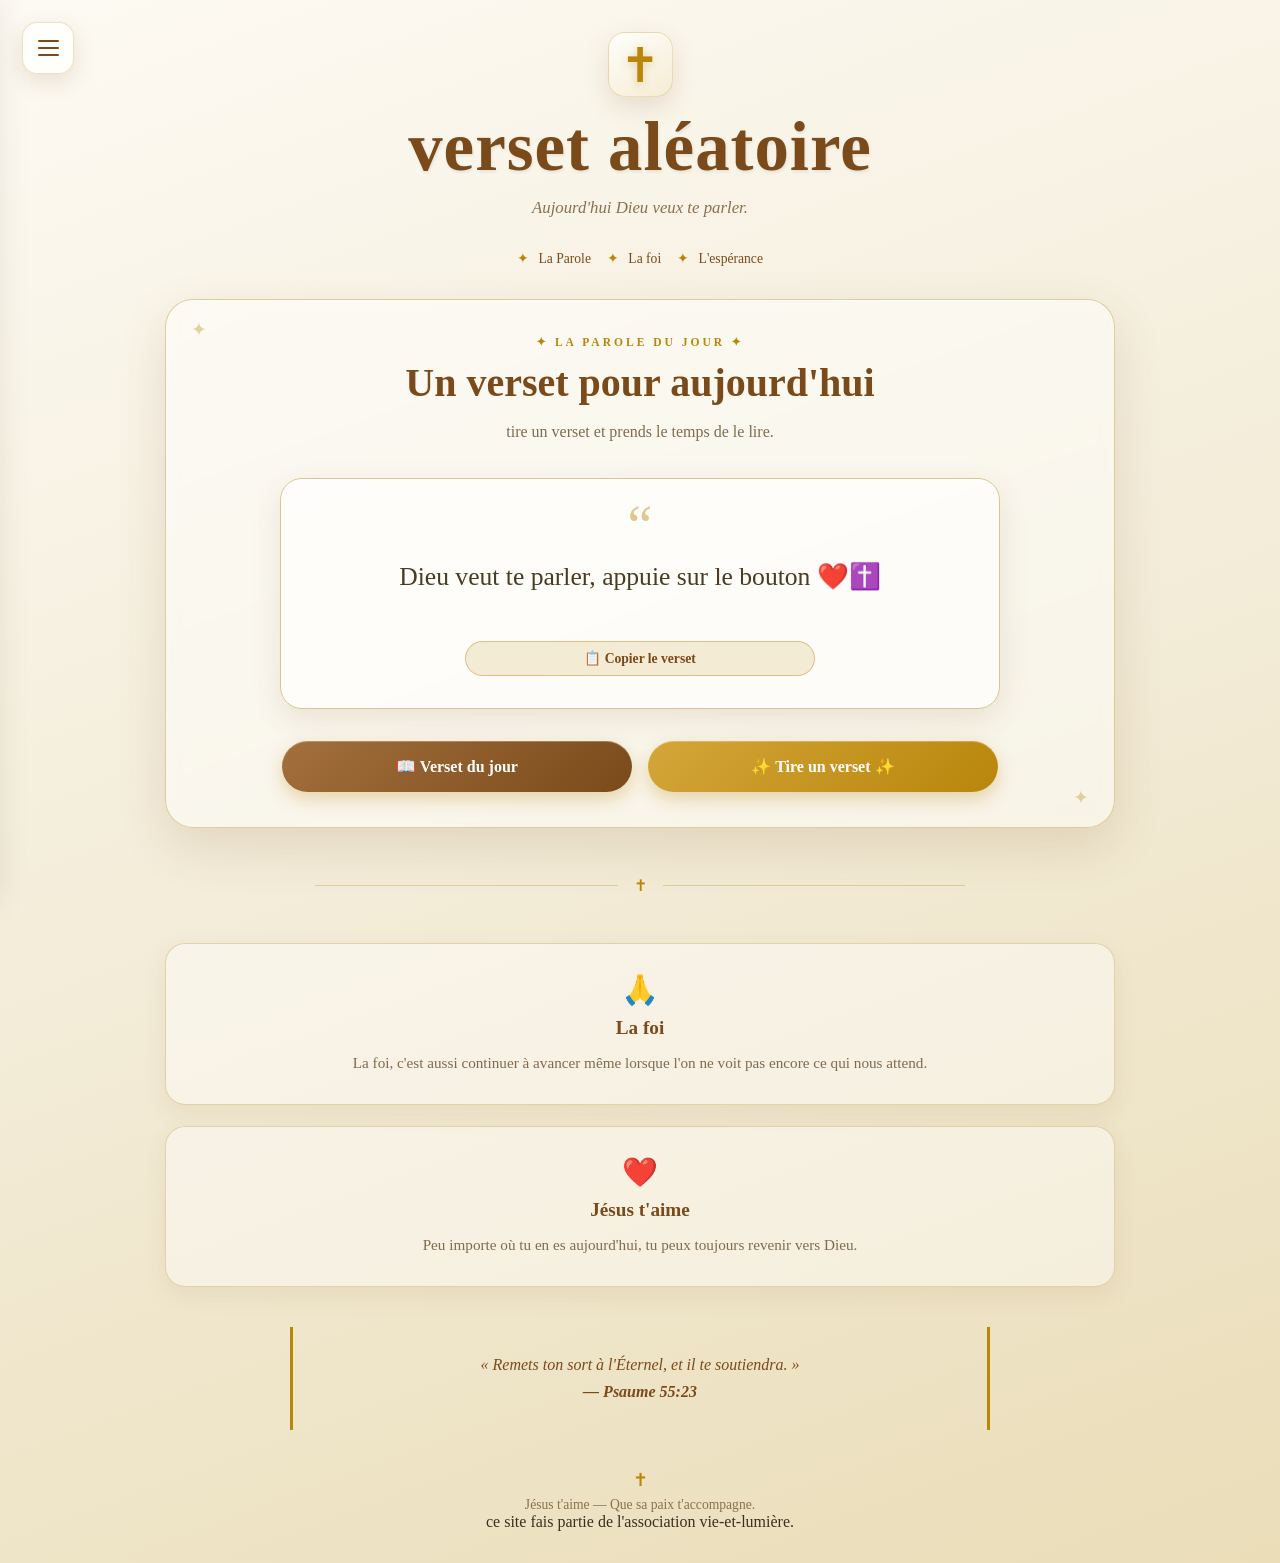
==== index.html @ 0b821e2a "index.html" ====
<!DOCTYPE html>
<html lang="fr">
<head>
<meta charset="UTF-8">
<meta name="viewport" content="width=device-width, initial-scale=1.0, maximum-scale=1.0, user-scalable=no">

<link rel="icon" type="image/svg+xml" href="icon.svg">

<title>un jour une parole</title>

<style>
 html,
body {
  touch-action: manipulation;
}
* {
    box-sizing: border-box;
  }

  body {
    margin: 0;
    min-height: 100vh;
    display: flex;
    flex-direction: column;
    align-items: center;
    justify-content: center;
    font-family: 'Georgia', 'Times New Roman', serif;
    background: linear-gradient(160deg, #fdfaf3 0%, #f3ecd8 50%, #eaddb8 100%);
    color: #3b2f1e;
    padding: 2rem;
    text-align: center;
  }

  .site {
    width: 100%;
    max-width: 950px;
    margin: auto;
  }

  /* =========================
     MENU HAMBURGER
     ========================= */

  .menu-btn {
    position: fixed;
    top: 22px;
    left: 22px;

    width: 52px;
    height: 52px;

    min-width: 0;
    padding: 0;

    display: flex;
    flex-direction: column;
    align-items: center;
    justify-content: center;

    gap: 5px;

    border-radius: 15px;

    background: rgba(255,255,255,0.72);

    border: 1px solid rgba(184,134,11,0.25);

    box-shadow:
      0 8px 22px rgba(122,74,26,0.14),
      inset 0 1px 0 rgba(255,255,255,0.85);

    cursor: pointer;
    z-index: 1000;

    transition:
      transform 0.2s ease,
      box-shadow 0.2s ease;
}

.menu-btn:hover {
    transform: translateY(-2px);

    box-shadow:
      0 11px 28px rgba(122,74,26,0.18);
}

  .menu-btn span {
    width: 21px;
    height: 2px;
    border-radius: 5px;
    background: #7a4a1a;
  }

  .menu-btn:hover {
    transform: none;
    filter: none;
  }

  /* =========================
     FOND DU MENU
     ========================= */

  .menu-overlay {
    position: fixed;
    inset: 0;
    background: rgba(59,47,30,0.25);
    backdrop-filter: blur(2px);
    opacity: 0;
    visibility: hidden;
    transition:
      opacity 0.25s ease,
      visibility 0.25s ease;
    z-index: 1100;
  }

  .menu-overlay.open {
    opacity: 1;
    visibility: visible;
  }

  /* =========================
     MENU
     ========================= */

  .menu {
    position: fixed;
    top: 0;
    left: 0;
    width: min(330px, 85vw);
    height: 100vh;
    padding: 1.5rem;
    background: rgba(253,250,243,0.97);
    border-right: 1px solid #d8c58f;
    box-shadow:
      8px 0 35px rgba(59,47,30,0.15);
    transform: translateX(-105%);
    transition:
      transform 0.3s cubic-bezier(.4,0,.2,1);
    z-index: 1200;
  }

  .menu.open {
    transform: translateX(0);
  }

  .menu-header {
    display: flex;
    align-items: center;
    justify-content: space-between;
    padding-bottom: 1.2rem;
    border-bottom: 1px solid rgba(184,134,11,0.2);
    color: #7a4a1a;
    font-size: 1.4rem;
    font-weight: bold;
  }

  .menu-close {
    min-width: 0;
    width: 40px;
    height: 40px;
    padding: 0;
    display: flex;
    align-items: center;
    justify-content: center;
    border-radius: 50%;
    background: transparent;
    color: #7a4a1a;
    font-size: 1.8rem;
    box-shadow: none;
    border: none;
    cursor: pointer;
  }

  .menu-close:hover {
    background: rgba(184,134,11,0.1);
    box-shadow: none;
    transform: none;
  }

  .menu-content {
    padding-top: 1.5rem;
  }

  .menu-content a {
    display: flex;
    align-items: center;
    gap: 1rem;
    padding: 1rem;
    border-radius: 15px;
    color: #4a3b23;
    text-decoration: none;
    transition:
      background 0.2s ease,
      transform 0.2s ease;
  }

  .menu-content a:hover {
    background: rgba(184,134,11,0.1);
    transform: translateX(4px);
  }

  .menu-icon {
    width: 45px;
    height: 45px;
    display: flex;
    align-items: center;
    justify-content: center;
    flex-shrink: 0;
    border-radius: 12px;
    background: rgba(184,134,11,0.12);
    font-size: 1.4rem;
  }

  .menu-content strong {
    display: block;
    color: #7a4a1a;
    font-size: 1rem;
  }

  .menu-content small {
    display: block;
    margin-top: 3px;
    color: #8a7150;
    font-size: 0.78rem;
  }

  /* =========================
     EN-TÊTE
     ========================= */

  header {
    margin-bottom: 2rem;
  }

  .croix {
    width: 65px;
    height: 65px;

    margin: 0 auto 1rem;

    display: flex;
    align-items: center;
    justify-content: center;

    border-radius: 17px;

    background:
      linear-gradient(
        145deg,
        rgba(255,255,255,0.82),
        rgba(244,232,202,0.72)
      );

    border:
      1px solid rgba(184,134,11,0.25);

    color:
      #b8860b;

    font-size:
      3rem;

    box-shadow:
      0 10px 26px rgba(122,74,26,0.14),
      inset 0 1px 0 rgba(255,255,255,0.9);

    text-shadow:
      0 2px 8px rgba(184,134,11,0.3);
}

  h1 {
    margin: 0;
    font-size: clamp(2.7rem, 7vw, 4.3rem);
    line-height: 1;
    color: #7a4a1a;
    letter-spacing: 1px;
    text-shadow: 1px 2px 3px rgba(0,0,0,0.08);
  }

  .sous-titre {
    margin: 1rem auto 0;
    font-size: 1.05rem;
    font-style: italic;
    color: #8a7150;
  }

  /* =========================
     NAVIGATION
     ========================= */

  .navigation {
    display: flex;
    justify-content: center;
    gap: 2rem;
    margin-bottom: 2rem;
    font-size: 0.85rem;
    color: #7a4a1a;
  }

  .navigation span::before {
    content: "✦";
    margin-right: 6px;
    color: #b8860b;
  }

  /* =========================
     BLOC PRINCIPAL
     ========================= */

  .hero {
    position: relative;
    padding: 2.8rem 2rem;
    border-radius: 28px;
    background: rgba(255,255,255,0.48);
    border: 1px solid rgba(216,197,143,0.85);
    box-shadow:
      0 18px 50px rgba(122,74,26,0.14),
      inset 0 1px 0 rgba(255,255,255,0.7);
    backdrop-filter: blur(7px);
    overflow: hidden;
  }

  .hero::before {
    content: "✦";
    position: absolute;
    top: 18px;
    left: 25px;
    color: rgba(184,134,11,0.35);
    font-size: 1.2rem;
  }

  .hero::after {
    content: "✦";
    position: absolute;
    bottom: 18px;
    right: 25px;
    color: rgba(184,134,11,0.35);
    font-size: 1.2rem;
  }

  .sur-titre {
    margin: 0 0 0.6rem;
    text-transform: uppercase;
    letter-spacing: 3px;
    font-size: 0.72rem;
    font-weight: bold;
    color: #b8860b;
  }

  .hero h2 {
    margin: 0 0 0.8rem;
    font-size: clamp(1.8rem, 5vw, 2.5rem);
    color: #7a4a1a;
  }

  .hero-intro {
    max-width: 600px;
    margin: 0 auto 2rem;
    color: #806b4d;
    line-height: 1.7;
  }

  /* =========================
     CARTE VERSET
     ========================= */

  .carte-verset {
    max-width: 720px;
    min-height: 190px;
    margin: 0 auto 2rem;
    padding: 2.4rem 2rem;
    display: flex;
    flex-direction: column;
    justify-content: center;
    align-items: center;
    border-radius: 22px;
    background: rgba(255,255,255,0.68);
    border: 1px solid #d8c58f;
    box-shadow:
      0 10px 30px rgba(122,74,26,0.12),
      inset 0 1px 0 rgba(255,255,255,0.8);
  }

  .guillemet {
    font-size: 3.5rem;
    line-height: 0.5;
    color: rgba(184,134,11,0.45);
    margin-bottom: 1rem;
  }

  #verset-texte {
    margin: 0 auto 1.2rem;
    max-width: 600px;
    font-size: clamp(1.2rem, 3.5vw, 1.6rem);
    line-height: 1.7;
    color: #4a3b23;
  }

  #verset-ref {
    margin: 0 0 1rem 0;
    font-size: 1rem;
    font-weight: bold;
    color: #b8860b;
  }

  /* Bouton copier spécifique */
  .bouton-copier {
    min-width: auto;
    padding: 0.5rem 1.2rem;
    font-size: 0.85rem;
    border-radius: 20px;
    background: rgba(184, 134, 11, 0.15);
    color: #7a4a1a;
    border: 1px solid rgba(184, 134, 11, 0.4);
    box-shadow: none;
    margin-top: 0.5rem;
  }

  .bouton-copier:hover {
    background: rgba(184, 134, 11, 0.25);
    transform: translateY(-2px);
    box-shadow: none;
  }

/* Animation du verset */

#verset-texte,
#verset-ref {
  opacity: 1;
  transform: translateY(0);
  transition:
    opacity 0.45s ease,
    transform 0.45s ease;
}

#verset-texte.changement,
#verset-ref.changement {
  opacity: 0;
  transform: translateY(10px);
}

  /* =========================
     BOUTONS
     ========================= */

  .boutons {
    display: flex;
    justify-content: center;
    flex-wrap: wrap;
    gap: 1rem;
  }

  button {
    min-width: 220px;
    padding: 1rem 1.7rem;
    border: none;
    border-radius: 50px;
    font-family: inherit;
    font-size: 1rem;
    font-weight: bold;
    color: white;
    cursor: pointer;
    background: linear-gradient(
      135deg,
      #d4a63a,
      #b8860b
    );
    box-shadow:
      0 7px 18px rgba(184,134,11,0.3),
      inset 0 1px 0 rgba(255,255,255,0.25);
    transition:
      transform 0.2s ease,
      box-shadow 0.2s ease,
      filter 0.2s ease;
  }

  button:hover {
    transform: translateY(-3px);
    filter: brightness(1.05);
    box-shadow:
      0 11px 25px rgba(184,134,11,0.38);
  }

  button:active {
    transform: translateY(-1px);
  }

  #verset-jour {
    background: linear-gradient(
      135deg,
      #a3703c,
      #7a4a1a
    );
  }

  /* =========================
     SÉPARATEUR
     ========================= */

  .separateur {
    display: flex;
    align-items: center;
    gap: 1rem;
    max-width: 650px;
    margin: 3rem auto;
    color: #b8860b;
  }

  .separateur::before,
  .separateur::after {
    content: "";
    flex: 1;
    height: 1px;
    background: rgba(184,134,11,0.3);
  }

  /* =========================
     BLOCS
     ========================= */

  .blocs {
    display: grid;
    grid-template-columns: repeat(2, 1fr);
    gap: 1.3rem;
    margin-bottom: 2.5rem;
  }

  .bloc {
    padding: 1.8rem;
    border-radius: 20px;
    background: rgba(255,255,255,0.43);
    border: 1px solid rgba(216,197,143,0.7);
    box-shadow:
      0 8px 25px rgba(122,74,26,0.08);
    transition: transform 0.2s ease;
  }

  .bloc:hover {
    transform: translateY(-3px);
  }

  .bloc-icon {
    font-size: 1.8rem;
    margin-bottom: 0.6rem;
  }

  .bloc h3 {
    margin: 0 0 0.7rem;
    color: #7a4a1a;
    font-size: 1.2rem;
  }

  .bloc p {
    margin: 0;
    color: #806b4d;
    line-height: 1.65;
    font-size: 0.95rem;
  }

  /* =========================
     CITATION
     ========================= */

  .citation {
    max-width: 700px;
    margin: 0 auto 2.5rem;
    padding: 1.5rem 2rem;
    border-left: 3px solid #b8860b;
    border-right: 3px solid #b8860b;
    color: #7a4a1a;
    font-style: italic;
    line-height: 1.7;
  }

  /* =========================
     FOOTER
     ========================= */

  footer {
    margin-top: 1rem;
    color: #8a7150;
    font-size: 0.85rem;
  }

  footer .mini-croix {
    color: #b8860b;
    font-size: 1.1rem;
    margin-bottom: 0.4rem;
  }

  /* =========================
     MOBILE
     ========================= */

  @media (max-width: 650px) {

    body {
      padding: 1.2rem;
    }

    
.menu-btn {
  top: 15px;
  left: 15px;
  width: 48px;
  height: 48px;
  border-radius: 14px;
}
    }

    .navigation {
      gap: 1rem;
    }

    .hero {
      padding: 2.2rem 1rem;
    }

    .carte-verset {
      padding: 2rem 1.2rem;
    }

    .blocs {
      grid-template-columns: 1fr;
    }

    button {
      width: 100%;
      max-width: 350px;
    }
  }
</style>
</head>

<body>

<!-- =========================
     MENU HAMBURGER
     ========================= -->

<button
  class="menu-btn"
  id="menu-btn"
  aria-label="Ouvrir le menu"
  aria-expanded="false"
>
  <span></span>
  <span></span>
  <span></span>
</button>

<div class="menu-overlay" id="menu-overlay"></div>

<nav class="menu" id="menu">

  <div class="menu-header">

    <span>Menu</span>

    <button
      class="menu-close"
      id="menu-close"
      aria-label="Fermer le menu"
    >
      ×
    </button>

  </div>

  <div class="menu-content">

    <!-- ACCUEIL -->

    <a href="index.html">

      <span class="menu-icon">
        🏠
      </span>

      <span>
        <strong>Accueil</strong>

        <small>
          Retourner à l'accueil.
        </small>
      </span>

    </a>


    <!-- HISTOIRES BIBLIQUES -->


    <a href="un-jour-une-histoire.html">

      <span class="menu-icon">
        📖
      </span>

      <span>
        <strong>un jour, une histoire </strong>

        <small>
          Une histoire, Un encouragement.
        </small>
      </span>
<a href="https://www.jesus-stickers.com/stickers-jesus-baches-evangelisation.F/s41531c/DESTOCKAGE-JUSQU-A-60-" target="_blank" rel="noopener noreferrer">

  <span class="menu-icon">
    🖨️
  </span>

  <span>

    <strong>
      Stickers 🔖
    </strong>

    <small>
      Découvre leurs stickers à prix coûtant.
    </small>

  </span>

</a>
    </a>

  </div>

</nav>


<div class="site">


  <!-- EN-TÊTE -->

  <header>

    <div class="croix">
      ✝
    </div>

    <h1>
      verset aléatoire
    </h1>

    <p class="sous-titre">
      Aujourd'hui Dieu veux te parler.
    </p>

  </header>


  <!-- NAVIGATION VISUELLE -->

  <div class="navigation">

    <span>
      La Parole
    </span>

    <span>
      La foi
    </span>

    <span>
      L'espérance
    </span>

  </div>


  <!-- SECTION PRINCIPALE -->

  <main class="hero">

    <p class="sur-titre">
      ✦ LA PAROLE DU JOUR ✦
    </p>

    <h2>
      Un verset pour aujourd'hui
    </h2>

    <p class="hero-intro">
      tire un verset et prends le temps de le lire.
    </p>


    <!-- CARTE VERSET -->

    <div class="carte-verset">

      <div class="guillemet">
        “
      </div>

      <p id="verset-texte">
        Dieu veut te parler, appuie sur le bouton ❤️✝️
      </p>

      <p id="verset-ref"></p>

      <button id="copier-verset" class="bouton-copier">
        📋 Copier le verset
      </button>

    </div>


    <!-- BOUTONS -->

    <div class="boutons">

      <button id="verset-jour">
        📖 Verset du jour
      </button>

      <button id="tirer-verset">
        ✨ Tire un verset ✨
      </button>

    </div>

  </main>


  <!-- SÉPARATEUR -->

  <div class="separateur">
    ✝
  </div>


  <!-- BLOCS -->

  <section class="blocs">

    <div class="bloc">

      <div class="bloc-icon">
        🙏
      </div>

      <h3>
        La foi
      </h3>

      <p>
        La foi, c'est aussi continuer à avancer
        même lorsque l'on ne voit pas encore
        ce qui nous attend.
      </p>

    </div>


    <div class="bloc">

      <div class="bloc-icon">
        ❤️
      </div>

      <h3>
        Jésus t'aime
      </h3>

      <p>
        Peu importe où tu en es aujourd'hui,
        tu peux toujours revenir vers Dieu.
      </p>

    </div>

  </section>


  <!-- CITATION -->

  <div class="citation">

    « Remets ton sort à l'Éternel,
    et il te soutiendra. »

    <br>

    <strong>
      — Psaume 55:23
    </strong>

  </div>


  <!-- FOOTER -->

  <footer>

    <div class="mini-croix">
      ✝
    </div>

    Jésus t'aime — Que sa paix t'accompagne.

  </footer>

</div>


<div>
  ce site fais partie de l'association vie-et-lumière.
</div>


<!-- =========================
     TON FICHIER DE VERSETS
     ========================= -->

<script src="verset.js"></script>


<!-- =========================
     SCRIPT DU MENU
     ========================= -->

<script>

  const menuBtn = document.getElementById("menu-btn");
  const menu = document.getElementById("menu");
  const menuClose = document.getElementById("menu-close");
  const menuOverlay = document.getElementById("menu-overlay");

  function ouvrirMenu() {

    menu.classList.add("open");
    menuOverlay.classList.add("open");

    menuBtn.setAttribute("aria-expanded", "true");

  }

  function fermerMenu() {

    menu.classList.remove("open");
    menuOverlay.classList.remove("open");

    menuBtn.setAttribute("aria-expanded", "false");

  }

  menuBtn.addEventListener("click", ouvrirMenu);

  menuClose.addEventListener("click", fermerMenu);

  menuOverlay.addEventListener("click", fermerMenu);


  /* =========================
     NAVIGATION FLUIDE
     ========================= */

  const liensMenu = document.querySelectorAll(".menu-content a");

  liensMenu.forEach(lien => {

    lien.addEventListener("click", function(event) {

      event.preventDefault();

      const destination = this.href;

      fermerMenu();

      setTimeout(() => {

        window.location.href = destination;

      }, 300);

    });

  });


  /* =========================
     FERMER AVEC LA TOUCHE ÉCHAP
     ========================= */

  document.addEventListener("keydown", function(event) {

    if (event.key === "Escape") {
      fermerMenu();
    }

  });

/* =========================
   ANIMATION DU VERSET
   ========================= */

const versetTexte =
  document.getElementById("verset-texte");

const versetRef =
  document.getElementById("verset-ref");


const observateurVerset =
  new MutationObserver(() => {

    versetTexte.classList.add("changement");
    versetRef.classList.add("changement");

    setTimeout(() => {

      versetTexte.classList.remove("changement");
      versetRef.classList.remove("changement");

    }, 50);

  });


observateurVerset.observe(
  versetTexte,
  {
    childList: true,
    subtree: true,
    characterData: true
  }
);


observateurVerset.observe(
  versetRef,
  {
    childList: true,
    subtree: true,
    characterData: true
  }
);

/* =========================
   GESTION DU BOUTON COPIER
   ========================= */

const boutonCopier = document.getElementById("copier-verset");

boutonCopier.addEventListener("click", () => {
  const texte = versetTexte.innerText;
  const ref = versetRef.innerText;
  
  const texteACopier = ref ? `"${texte}" — ${ref}` : texte;

  navigator.clipboard.writeText(texteACopier).then(() => {
    boutonCopier.innerText = "✓ Copié !";
    setTimeout(() => {
      boutonCopier.innerText = "📋 Copier le verset";
    }, 2000);
  });
});

</script>

</body>
</html>
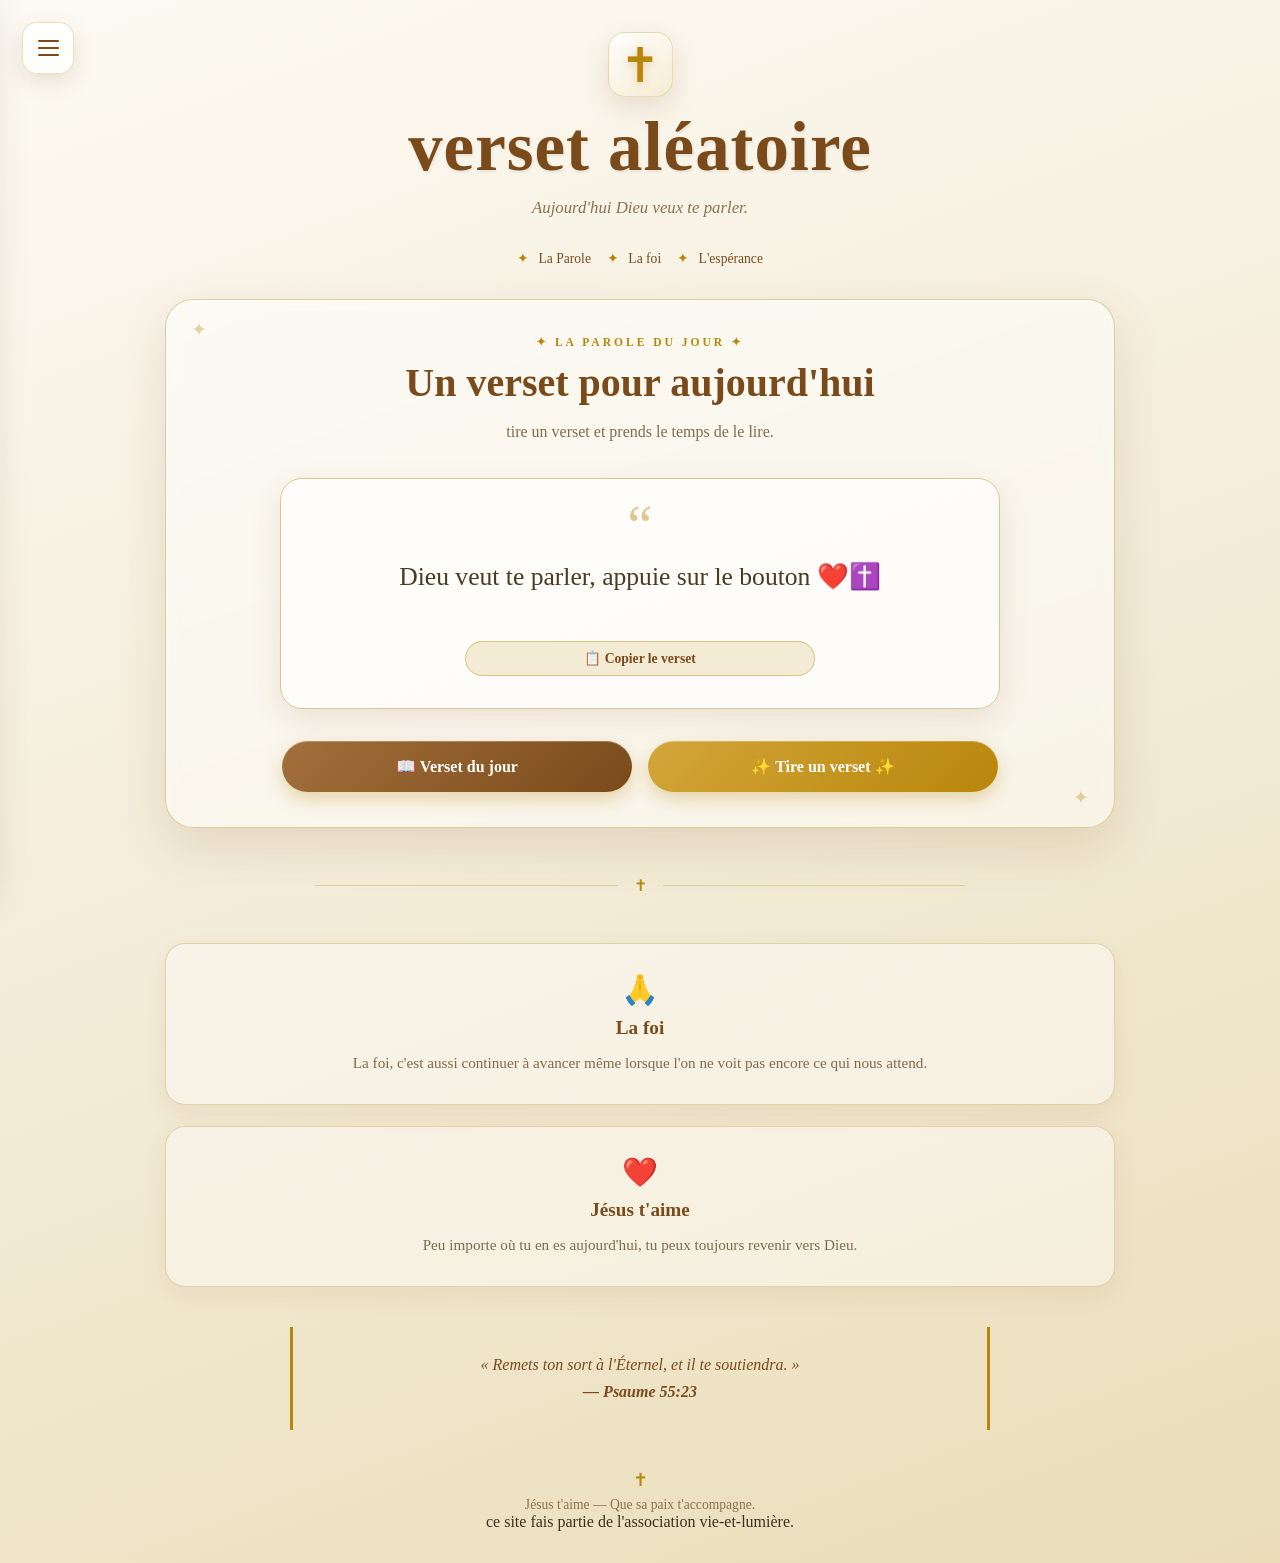
==== commit 84d394f5: "Update index.html" ====
--- a/index.html
+++ b/index.html
@@ -6,7 +6,7 @@
 
 <link rel="icon" type="image/svg+xml" href="icon.svg">
 
-<title>un jour une parole</title>
+<title>acceuille</title>
 
 <style>
  html,
@@ -365,6 +365,7 @@
      ========================= */
 
   .carte-verset {
+    position: relative;
     max-width: 720px;
     min-height: 190px;
     margin: 0 auto 2rem;
@@ -421,6 +422,126 @@
     transform: translateY(-2px);
     box-shadow: none;
   }
+
+
+  /* =========================
+     BOUTON "EN IMAGE" + FENÊTRE
+     ========================= */
+
+  .bouton-image {
+    position: absolute;
+    top: 12px;
+    right: 12px;
+    min-width: 0;
+    width: auto;
+    max-width: none;
+    margin: 0;
+    padding: 0.35rem 0.8rem;
+    font-size: 0.75rem;
+    border-radius: 16px;
+    background: rgba(122, 74, 26, 0.12);
+    color: #7a4a1a;
+    border: 1px solid rgba(122, 74, 26, 0.3);
+    box-shadow: none;
+  }
+
+  .bouton-image:hover {
+    background: rgba(122, 74, 26, 0.22);
+    box-shadow: none;
+  }
+
+  .bouton-image[hidden] { display: none; }
+
+  .image-overlay {
+    position: fixed;
+    inset: 0;
+    z-index: 2000;
+    display: none;
+    flex-direction: column;
+    align-items: center;
+    justify-content: center;
+    gap: 1rem;
+    padding: 1rem;
+    background: rgba(25, 18, 8, 0.82);
+    backdrop-filter: blur(4px);
+  }
+
+  .image-overlay.open { display: flex; }
+
+  #image-canvas {
+    max-width: 100%;
+    max-height: 68vh;
+    border-radius: 14px;
+    box-shadow: 0 18px 50px rgba(0,0,0,0.5);
+  }
+
+  .image-actions {
+    display: flex;
+    flex-wrap: wrap;
+    justify-content: center;
+    gap: 0.6rem;
+  }
+
+  .image-actions button {
+    min-width: 0;
+    width: auto;
+    max-width: none;
+    padding: 0.7rem 1.1rem;
+    font-size: 0.9rem;
+  }
+
+  .image-actions .secondaire {
+    background: rgba(255,255,255,0.15);
+    box-shadow: none;
+    border: 1px solid rgba(255,255,255,0.35);
+  }
+
+
+  /* =========================
+     PRÉCÉDENT / FAVORI / SUIVANT
+     ========================= */
+
+  .actions-verset {
+    display: flex;
+    align-items: center;
+    justify-content: center;
+    flex-wrap: wrap;
+    gap: 0.6rem;
+    margin: 0.4rem 0 0.6rem;
+  }
+
+  .actions-verset button {
+    min-width: 0;
+    width: auto;
+    max-width: none;
+    padding: 0.5rem 1.1rem;
+    font-size: 0.85rem;
+    border-radius: 20px;
+    background: rgba(122, 74, 26, 0.12);
+    color: #7a4a1a;
+    border: 1px solid rgba(122, 74, 26, 0.3);
+    box-shadow: none;
+  }
+
+  .actions-verset button:hover {
+    background: rgba(122, 74, 26, 0.22);
+    box-shadow: none;
+  }
+
+  .actions-verset button:disabled {
+    opacity: 0.35;
+    cursor: default;
+    transform: none;
+    filter: none;
+  }
+
+  .actions-verset .bouton-favori.actif {
+    background: rgba(200, 60, 60, 0.15);
+    border-color: rgba(200, 60, 60, 0.45);
+    color: #a02a2a;
+  }
+
+  .actions-verset[hidden] { display: none; }
 
 /* Animation du verset */
 
@@ -704,7 +825,18 @@
           Une histoire, Un encouragement.
         </small>
       </span>
-<a href="https://www.jesus-stickers.com/stickers-jesus-baches-evangelisation.F/s41531c/DESTOCKAGE-JUSQU-A-60-" target="_blank" rel="noopener noreferrer">
+             
+             </a>
+            
+<a href="favoris.html">
+        <span class="menu-icon">❤️</span>
+        <span>
+          <strong>Mes favoris</strong>
+          <small>Retrouve les versets que tu as gardés.</small>
+        </span>
+      </a>
+
+      <a href="https://www.jesus-stickers.com/stickers-jesus-baches-evangelisation.F/s41531c/DESTOCKAGE-JUSQU-A-60-" target="_blank" rel="noopener noreferrer">
 
   <span class="menu-icon">
     🖨️
@@ -792,6 +924,11 @@
 
     <div class="carte-verset">
 
+      <button id="verset-image" class="bouton-image" hidden>
+        🖼️ Image
+      </button>
+
+
       <div class="guillemet">
         “
       </div>
@@ -801,6 +938,13 @@
       </p>
 
       <p id="verset-ref"></p>
+
+      <div class="actions-verset" id="actions-verset" hidden>
+        <button id="verset-precedent" aria-label="Verset précédent" disabled>◀</button>
+        <button id="verset-favori" class="bouton-favori">🤍 Favori</button>
+        <button id="verset-suivant" aria-label="Verset suivant" disabled>▶</button>
+      </div>
+
 
       <button id="copier-verset" class="bouton-copier">
         📋 Copier le verset
@@ -925,74 +1069,72 @@
 
 <script>
 
-  const menuBtn = document.getElementById("menu-btn");
-  const menu = document.getElementById("menu");
-  const menuClose = document.getElementById("menu-close");
-  const menuOverlay = document.getElementById("menu-overlay");
-
-  function ouvrirMenu() {
-
-    menu.classList.add("open");
-    menuOverlay.classList.add("open");
-
-    menuBtn.setAttribute("aria-expanded", "true");
-
-  }
-
-  function fermerMenu() {
-
-    menu.classList.remove("open");
-    menuOverlay.classList.remove("open");
-
-    menuBtn.setAttribute("aria-expanded", "false");
-
-  }
-
-  menuBtn.addEventListener("click", ouvrirMenu);
-
-  menuClose.addEventListener("click", fermerMenu);
-
-  menuOverlay.addEventListener("click", fermerMenu);
-
-
-  /* =========================
-     NAVIGATION FLUIDE
-     ========================= */
-
-  const liensMenu = document.querySelectorAll(".menu-content a");
-
-  liensMenu.forEach(lien => {
-
-    lien.addEventListener("click", function(event) {
-
-      event.preventDefault();
-
-      const destination = this.href;
-
-      fermerMenu();
-
-      setTimeout(() => {
-
-        window.location.href = destination;
-
-      }, 300);
-
-    });
-
+const menuBtn = document.getElementById("menu-btn");
+const menu = document.getElementById("menu");
+const menuClose = document.getElementById("menu-close");
+const menuOverlay = document.getElementById("menu-overlay");
+
+
+/* =========================
+   OUVRIR LE MENU
+   ========================= */
+
+function ouvrirMenu() {
+  menu.classList.add("open");
+  menuOverlay.classList.add("open");
+  menuBtn.setAttribute("aria-expanded", "true");
+}
+
+
+/* =========================
+   FERMER LE MENU
+   ========================= */
+
+function fermerMenu() {
+  menu.classList.remove("open");
+  menuOverlay.classList.remove("open");
+  menuBtn.setAttribute("aria-expanded", "false");
+}
+
+
+/* =========================
+   BOUTONS DU MENU
+   ========================= */
+
+menuBtn.addEventListener("click", ouvrirMenu);
+
+menuClose.addEventListener("click", fermerMenu);
+
+menuOverlay.addEventListener("click", fermerMenu);
+
+
+/* =========================
+   NAVIGATION DU MENU
+   ========================= */
+
+const liensMenu = document.querySelectorAll(".menu-content a");
+
+liensMenu.forEach(lien => {
+
+  lien.addEventListener("click", () => {
+    fermerMenu();
   });
 
-
-  /* =========================
-     FERMER AVEC LA TOUCHE ÉCHAP
-     ========================= */
-
-  document.addEventListener("keydown", function(event) {
-
-    if (event.key === "Escape") {
-      fermerMenu();
-    }
-
-  });
+});
+
+
+/* =========================
+   TOUCHE ÉCHAP
+   ========================= */
+
+document.addEventListener("keydown", function(event) {
+
+  if (event.key === "Escape") {
+    fermerMenu();
+  }
+
+});
+
 
 /* =========================
    ANIMATION DU VERSET
@@ -1005,61 +1147,513 @@
   document.getElementById("verset-ref");
 
 
-const observateurVerset =
+if (versetTexte && versetRef) {
+
+  const observateurVerset =
+    new MutationObserver(() => {
+
+      versetTexte.classList.add("changement");
+      versetRef.classList.add("changement");
+
+      setTimeout(() => {
+
+        versetTexte.classList.remove("changement");
+        versetRef.classList.remove("changement");
+
+      }, 50);
+
+    });
+
+
+  observateurVerset.observe(
+    versetTexte,
+    {
+      childList: true,
+      subtree: true,
+      characterData: true
+    }
+  );
+
+
+  observateurVerset.observe(
+    versetRef,
+    {
+      childList: true,
+      subtree: true,
+      characterData: true
+    }
+  );
+
+}
+
+
+/* =========================
+   BOUTON COPIER
+   ========================= */
+
+const boutonCopier =
+  document.getElementById("copier-verset");
+
+
+if (boutonCopier && versetTexte && versetRef) {
+
+  boutonCopier.addEventListener("click", () => {
+
+    const texte = versetTexte.innerText;
+    const ref = versetRef.innerText;
+
+    const texteACopier =
+      ref
+        ? `"${texte}" — ${ref}`
+        : texte;
+
+
+    navigator.clipboard.writeText(texteACopier)
+      .then(() => {
+
+        boutonCopier.innerText = "✓ Copié !";
+
+        setTimeout(() => {
+
+          boutonCopier.innerText =
+            "📋 Copier le verset";
+
+        }, 2000);
+
+      })
+      .catch(() => {
+
+        boutonCopier.innerText =
+          "❌ Impossible de copier";
+
+        setTimeout(() => {
+
+          boutonCopier.innerText =
+            "📋 Copier le verset";
+
+        }, 2000);
+
+      });
+
+  });
+
+}
+
+</script>
+
+
+<!-- =========================
+     VERSET EN IMAGE
+     ========================= -->
+
+<div class="image-overlay" id="image-overlay">
+  <canvas id="image-canvas" width="1080" height="1350"></canvas>
+  <div class="image-actions">
+    <button id="image-fond" class="secondaire">🎨 Changer de fond</button>
+    <button id="image-telecharger">⬇️ Télécharger</button>
+    <button id="image-partager" class="secondaire" hidden>📤 Partager</button>
+    <button id="image-fermer" class="secondaire">Fermer</button>
+  </div>
+</div>
+
+<script>
+(function () {
+
+  const W = 1080, H = 1350;
+
+  const bouton   = document.getElementById("verset-image");
+  const overlay  = document.getElementById("image-overlay");
+  const canvas   = document.getElementById("image-canvas");
+  const ctx      = canvas.getContext("2d");
+  const refEl    = document.getElementById("verset-ref");
+  const texteEl  = document.getElementById("verset-texte");
+  const btnFond  = document.getElementById("image-fond");
+  const btnDl    = document.getElementById("image-telecharger");
+  const btnShare = document.getElementById("image-partager");
+  const btnClose = document.getElementById("image-fermer");
+
+  let fondActuel = 0;
+
+  /* Le bouton n'apparaît qu'une fois un verset affiché */
+  function majBouton() {
+    bouton.hidden = !refEl.textContent.trim();
+  }
+  new MutationObserver(majBouton).observe(refEl, { childList: true, characterData: true, subtree: true });
+  majBouton();
+
+  /* Hasard reproductible (le fond ne change pas à chaque affichage) */
+  function rng(seed) {
+    return function () {
+      seed |= 0; seed = (seed + 0x6D2B79F5) | 0;
+      let t = Math.imul(seed ^ (seed >>> 15), 1 | seed);
+      t = (t + Math.imul(t ^ (t >>> 7), 61 | t)) ^ t;
+      return ((t ^ (t >>> 14)) >>> 0) / 4294967296;
+    };
+  }
+
+  function degrade(stops) {
+    const g = ctx.createLinearGradient(0, 0, 0, H);
+    stops.forEach(([p, c]) => g.addColorStop(p, c));
+    ctx.fillStyle = g;
+    ctx.fillRect(0, 0, W, H);
+  }
+
+  function lueur(x, y, rayon, couleur) {
+    const g = ctx.createRadialGradient(x, y, 0, x, y, rayon);
+    g.addColorStop(0, couleur);
+    g.addColorStop(1, "rgba(255,255,255,0)");
+    ctx.fillStyle = g;
+    ctx.fillRect(0, 0, W, H);
+  }
+
+  function crete(couleur, base, amp, seed) {
+    const r = rng(seed);
+    const p1 = r() * 6, p2 = r() * 6, p3 = r() * 6;
+    ctx.fillStyle = couleur;
+    ctx.beginPath();
+    ctx.moveTo(0, H);
+    for (let x = 0; x <= W; x += 8) {
+      const y = base
+        + Math.sin(x * 0.004 + p1) * amp
+        + Math.sin(x * 0.011 + p2) * amp * 0.4
+        + Math.sin(x * 0.027 + p3) * amp * 0.12;
+      ctx.lineTo(x, y);
+    }
+    ctx.lineTo(W, H);
+    ctx.closePath();
+    ctx.fill();
+  }
+
+  function nuages(r, nb, alpha) {
+    for (let i = 0; i < nb; i++) {
+      const x = r() * W, y = r() * H * 0.6, w = 200 + r() * 320;
+      for (let k = 0; k < 6; k++) {
+        const g = ctx.createRadialGradient(x + k * w / 8, y + r() * 30, 0, x + k * w / 8, y, w / 3);
+        g.addColorStop(0, "rgba(255,255,255," + alpha + ")");
+        g.addColorStop(1, "rgba(255,255,255,0)");
+        ctx.fillStyle = g;
+        ctx.fillRect(0, 0, W, H);
+      }
+    }
+  }
+
+  /* ----- Les 4 fonds ----- */
+
+  const fonds = [
+
+    function lever() {
+      degrade([[0, "#1f2a56"], [0.35, "#6b5a92"], [0.6, "#e8956a"], [0.82, "#f6c76a"], [1, "#fde9a8"]]);
+      lueur(W / 2, H * 0.7, 700, "rgba(255,240,180,0.95)");
+      ctx.save();
+      ctx.translate(W / 2, H * 0.7);
+      for (let i = 0; i < 18; i++) {
+        ctx.rotate((Math.PI * 2) / 18);
+        ctx.fillStyle = "rgba(255,240,190,0.07)";
+        ctx.beginPath();
+        ctx.moveTo(0, 0);
+        ctx.lineTo(-45, -1500);
+        ctx.lineTo(45, -1500);
+        ctx.closePath();
+        ctx.fill();
+      }
+      ctx.restore();
+      crete("rgba(140,80,70,0.55)", H * 0.78, 50, 11);
+      crete("rgba(90,50,60,0.8)", H * 0.86, 40, 22);
+      crete("#3b2a3a", H * 0.94, 30, 33);
+    },
+
+    function nuit() {
+      degrade([[0, "#070d24"], [0.5, "#1c2f5e"], [1, "#44366b"]]);
+      const r = rng(5);
+      for (let i = 0; i < 220; i++) {
+        const x = r() * W, y = r() * H * 0.8, t = r();
+        ctx.fillStyle = "rgba(255,255,240," + (0.3 + t * 0.7) + ")";
+        ctx.beginPath();
+        ctx.arc(x, y, 0.8 + t * 2.2, 0, Math.PI * 2);
+        ctx.fill();
+      }
+      lueur(W * 0.78, H * 0.16, 260, "rgba(255,245,210,0.55)");
+      ctx.fillStyle = "#fff6dc";
+      ctx.beginPath();
+      ctx.arc(W * 0.78, H * 0.16, 52, 0, Math.PI * 2);
+      ctx.fill();
+      crete("rgba(20,24,56,0.85)", H * 0.84, 45, 44);
+      crete("#0a0e22", H * 0.93, 30, 55);
+    },
+
+    function montagnes() {
+      degrade([[0, "#4a86b5"], [0.55, "#bcdceb"], [1, "#f4e9d0"]]);
+      lueur(W * 0.3, H * 0.3, 600, "rgba(255,255,255,0.55)");
+      nuages(rng(8), 5, 0.28);
+      crete("rgba(120,150,185,0.6)", H * 0.62, 90, 66);
+      crete("rgba(80,115,150,0.8)", H * 0.72, 70, 77);
+      crete("rgba(45,80,100,0.95)", H * 0.82, 55, 88);
+      degrade_lac();
+    },
+
+    function ciel() {
+      degrade([[0, "#5d8fcf"], [0.5, "#e0a97f"], [1, "#f7d9a6"]]);
+      nuages(rng(3), 9, 0.4);
+      lueur(W * 0.5, H * 0.85, 800, "rgba(255,232,170,0.6)");
+    }
+
+  ];
+
+  function degrade_lac() {
+    const g = ctx.createLinearGradient(0, H * 0.9, 0, H);
+    g.addColorStop(0, "rgba(120,170,200,0.9)");
+    g.addColorStop(1, "rgba(60,110,140,1)");
+    ctx.fillStyle = g;
+    ctx.fillRect(0, H * 0.9, W, H * 0.1);
+  }
+
+  /* ----- Texte ----- */
+
+  function decouper(texte, largeur) {
+    const mots = texte.split(/\s+/);
+    const lignes = [];
+    let ligne = "";
+    mots.forEach(mot => {
+      const test = ligne ? ligne + " " + mot : mot;
+      if (ctx.measureText(test).width > largeur && ligne) {
+        lignes.push(ligne);
+        ligne = mot;
+      } else {
+        ligne = test;
+      }
+    });
+    if (ligne) lignes.push(ligne);
+    return lignes;
+  }
+
+  function dessiner() {
+    ctx.clearRect(0, 0, W, H);
+    fonds[fondActuel]();
+
+    /* voile sombre pour que le texte reste lisible */
+    const v = ctx.createLinearGradient(0, 0, 0, H);
+    v.addColorStop(0, "rgba(0,0,0,0.30)");
+    v.addColorStop(0.5, "rgba(0,0,0,0.38)");
+    v.addColorStop(1, "rgba(0,0,0,0.30)");
+    ctx.fillStyle = v;
+    ctx.fillRect(0, 0, W, H);
+
+    const texte = texteEl.textContent.trim();
+    const ref = refEl.textContent.trim();
+
+    const largeur = W - 220;
+    const hauteurMax = H * 0.5;
+    let taille = 76, lignes, interligne;
+
+    do {
+      ctx.font = "italic " + taille + "px Georgia, 'Times New Roman', serif";
+      lignes = decouper(texte, largeur);
+      interligne = taille * 1.38;
+      taille -= 2;
+    } while (lignes.length * interligne > hauteurMax && taille > 28);
+
+    const hauteurTexte = lignes.length * interligne;
+    const debut = (H - hauteurTexte) / 2 - 20;
+
+    ctx.textAlign = "center";
+    ctx.textBaseline = "alphabetic";
+    ctx.shadowColor = "rgba(0,0,0,0.55)";
+    ctx.shadowBlur = 18;
+    ctx.shadowOffsetY = 3;
+
+    /* croix dorée */
+    ctx.fillStyle = "rgba(240,200,110,0.95)";
+    const cx = W / 2, hautCroix = debut - 175;
+    ctx.fillRect(cx - 9, hautCroix, 18, 125);
+    ctx.fillRect(cx - 38, hautCroix + 34, 76, 18);
+
+    /* verset */
+    ctx.fillStyle = "#ffffff";
+    ctx.font = "italic " + (taille + 2) + "px Georgia, 'Times New Roman', serif";
+    lignes.forEach((l, i) => {
+      ctx.fillText(l, W / 2, debut + interligne * (i + 0.8));
+    });
+
+    /* filet + référence */
+    const yRef = debut + hauteurTexte + 60;
+    ctx.shadowBlur = 8;
+    ctx.fillStyle = "rgba(240,200,110,0.9)";
+    ctx.fillRect(W / 2 - 60, yRef - 34, 120, 3);
+    ctx.font = "bold 48px Georgia, serif";
+    ctx.fillText(ref, W / 2, yRef + 30);
+
+    /* signature discrète */
+    ctx.shadowBlur = 0;
+    ctx.shadowOffsetY = 0;
+    ctx.fillStyle = "rgba(255,255,255,0.7)";
+    ctx.font = "italic 40px Georgia, serif";
+    ctx.fillText("J\u00E9sus t\u2019aime", W / 2, H - 70);
+  }
+
+  /* ----- Actions ----- */
+
+  function ouvrir() {
+    if (!refEl.textContent.trim()) return;
+    dessiner();
+    overlay.classList.add("open");
+  }
+
+  function fermer() {
+    overlay.classList.remove("open");
+  }
+
+  bouton.addEventListener("click", ouvrir);
+  btnClose.addEventListener("click", fermer);
+  overlay.addEventListener("click", e => { if (e.target === overlay) fermer(); });
+  document.addEventListener("keydown", e => { if (e.key === "Escape") fermer(); });
+
+  btnFond.addEventListener("click", () => {
+    fondActuel = (fondActuel + 1) % fonds.length;
+    dessiner();
+  });
+
+  function nomFichier() {
+    return "verset-" + refEl.textContent.trim()
+      .toLowerCase()
+      .normalize("NFD").replace(/[\u0300-\u036f]/g, "")
+      .replace(/[^a-z0-9]+/g, "-").replace(/^-|-$/g, "") + ".png";
+  }
+
+  btnDl.addEventListener("click", () => {
+    canvas.toBlob(blob => {
+      const url = URL.createObjectURL(blob);
+      const a = document.createElement("a");
+      a.href = url;
+      a.download = nomFichier();
+      document.body.appendChild(a);
+      a.click();
+      a.remove();
+      setTimeout(() => URL.revokeObjectURL(url), 1000);
+    }, "image/png");
+  });
+
+  /* Partager (si le téléphone le permet : WhatsApp, Instagram...) */
+  if (navigator.share && navigator.canShare) {
+    btnShare.hidden = false;
+    btnShare.addEventListener("click", () => {
+      canvas.toBlob(blob => {
+        const fichier = new File([blob], nomFichier(), { type: "image/png" });
+        if (navigator.canShare({ files: [fichier] })) {
+          navigator.share({ files: [fichier], title: refEl.textContent.trim() }).catch(() => {});
+        }
+      }, "image/png");
+    });
+  }
+
+})();
+</script>
+
+
+<!-- =========================
+     HISTORIQUE + FAVORIS
+     ========================= -->
+
+<script>
+(function () {
+
+  const CLE = "versetsFavoris";
+
+  const texteEl = document.getElementById("verset-texte");
+  const refEl   = document.getElementById("verset-ref");
+  const zone    = document.getElementById("actions-verset");
+  const btnPrec = document.getElementById("verset-precedent");
+  const btnSuiv = document.getElementById("verset-suivant");
+  const btnFav  = document.getElementById("verset-favori");
+
+  /* ----- Favoris (enregistrés dans le navigateur) ----- */
+
+  function lireFavoris() {
+    try {
+      const liste = JSON.parse(localStorage.getItem(CLE));
+      return Array.isArray(liste) ? liste : [];
+    } catch (e) {
+      return [];
+    }
+  }
+
+  function ecrireFavoris(liste) {
+    try {
+      localStorage.setItem(CLE, JSON.stringify(liste));
+    } catch (e) {}
+  }
+
+  function memeVerset(a, b) {
+    return a.texte === b.texte && a.ref === b.ref;
+  }
+
+  function versetAffiche() {
+    return { texte: texteEl.textContent.trim(), ref: refEl.textContent.trim() };
+  }
+
+  function estFavori(v) {
+    return lireFavoris().some(f => memeVerset(f, v));
+  }
+
+  /* ----- Historique des versets tirés ----- */
+
+  let historique = [];
+  let position = -1;
+
+  function majBoutons() {
+    const v = versetAffiche();
+    zone.hidden = !v.ref;
+    btnPrec.disabled = position <= 0;
+    btnSuiv.disabled = position >= historique.length - 1;
+
+    const fav = v.ref && estFavori(v);
+    btnFav.classList.toggle("actif", !!fav);
+    btnFav.textContent = fav ? "❤️ Dans mes favoris" : "🤍 Favori";
+  }
+
+  /* Quand verset.js affiche un nouveau verset, on le mémorise */
   new MutationObserver(() => {
-
-    versetTexte.classList.add("changement");
-    versetRef.classList.add("changement");
-
-    setTimeout(() => {
-
-      versetTexte.classList.remove("changement");
-      versetRef.classList.remove("changement");
-
-    }, 50);
-
+    const v = versetAffiche();
+    if (!v.ref) { majBoutons(); return; }
+
+    if (position >= 0 && memeVerset(historique[position], v)) {
+      majBoutons();
+      return;
+    }
+
+    historique = historique.slice(0, position + 1);
+    historique.push(v);
+    position = historique.length - 1;
+    majBoutons();
+  }).observe(refEl, { childList: true, characterData: true, subtree: true });
+
+  function aller(delta) {
+    const cible = position + delta;
+    if (cible < 0 || cible >= historique.length) return;
+    position = cible;
+    texteEl.textContent = historique[position].texte;
+    refEl.textContent = historique[position].ref;
+    majBoutons();
+  }
+
+  btnPrec.addEventListener("click", () => aller(-1));
+  btnSuiv.addEventListener("click", () => aller(1));
+
+  btnFav.addEventListener("click", () => {
+    const v = versetAffiche();
+    if (!v.ref) return;
+    let liste = lireFavoris();
+    if (liste.some(f => memeVerset(f, v))) {
+      liste = liste.filter(f => !memeVerset(f, v));
+    } else {
+      liste.unshift(v);
+    }
+    ecrireFavoris(liste);
+    majBoutons();
   });
 
-
-observateurVerset.observe(
-  versetTexte,
-  {
-    childList: true,
-    subtree: true,
-    characterData: true
-  }
-);
-
-
-observateurVerset.observe(
-  versetRef,
-  {
-    childList: true,
-    subtree: true,
-    characterData: true
-  }
-);
-
-/* =========================
-   GESTION DU BOUTON COPIER
-   ========================= */
-
-const boutonCopier = document.getElementById("copier-verset");
-
-boutonCopier.addEventListener("click", () => {
-  const texte = versetTexte.innerText;
-  const ref = versetRef.innerText;
-  
-  const texteACopier = ref ? `"${texte}" — ${ref}` : texte;
-
-  navigator.clipboard.writeText(texteACopier).then(() => {
-    boutonCopier.innerText = "✓ Copié !";
-    setTimeout(() => {
-      boutonCopier.innerText = "📋 Copier le verset";
-    }, 2000);
-  });
-});
-
+  majBoutons();
+
+})();
 </script>
 
 </body>
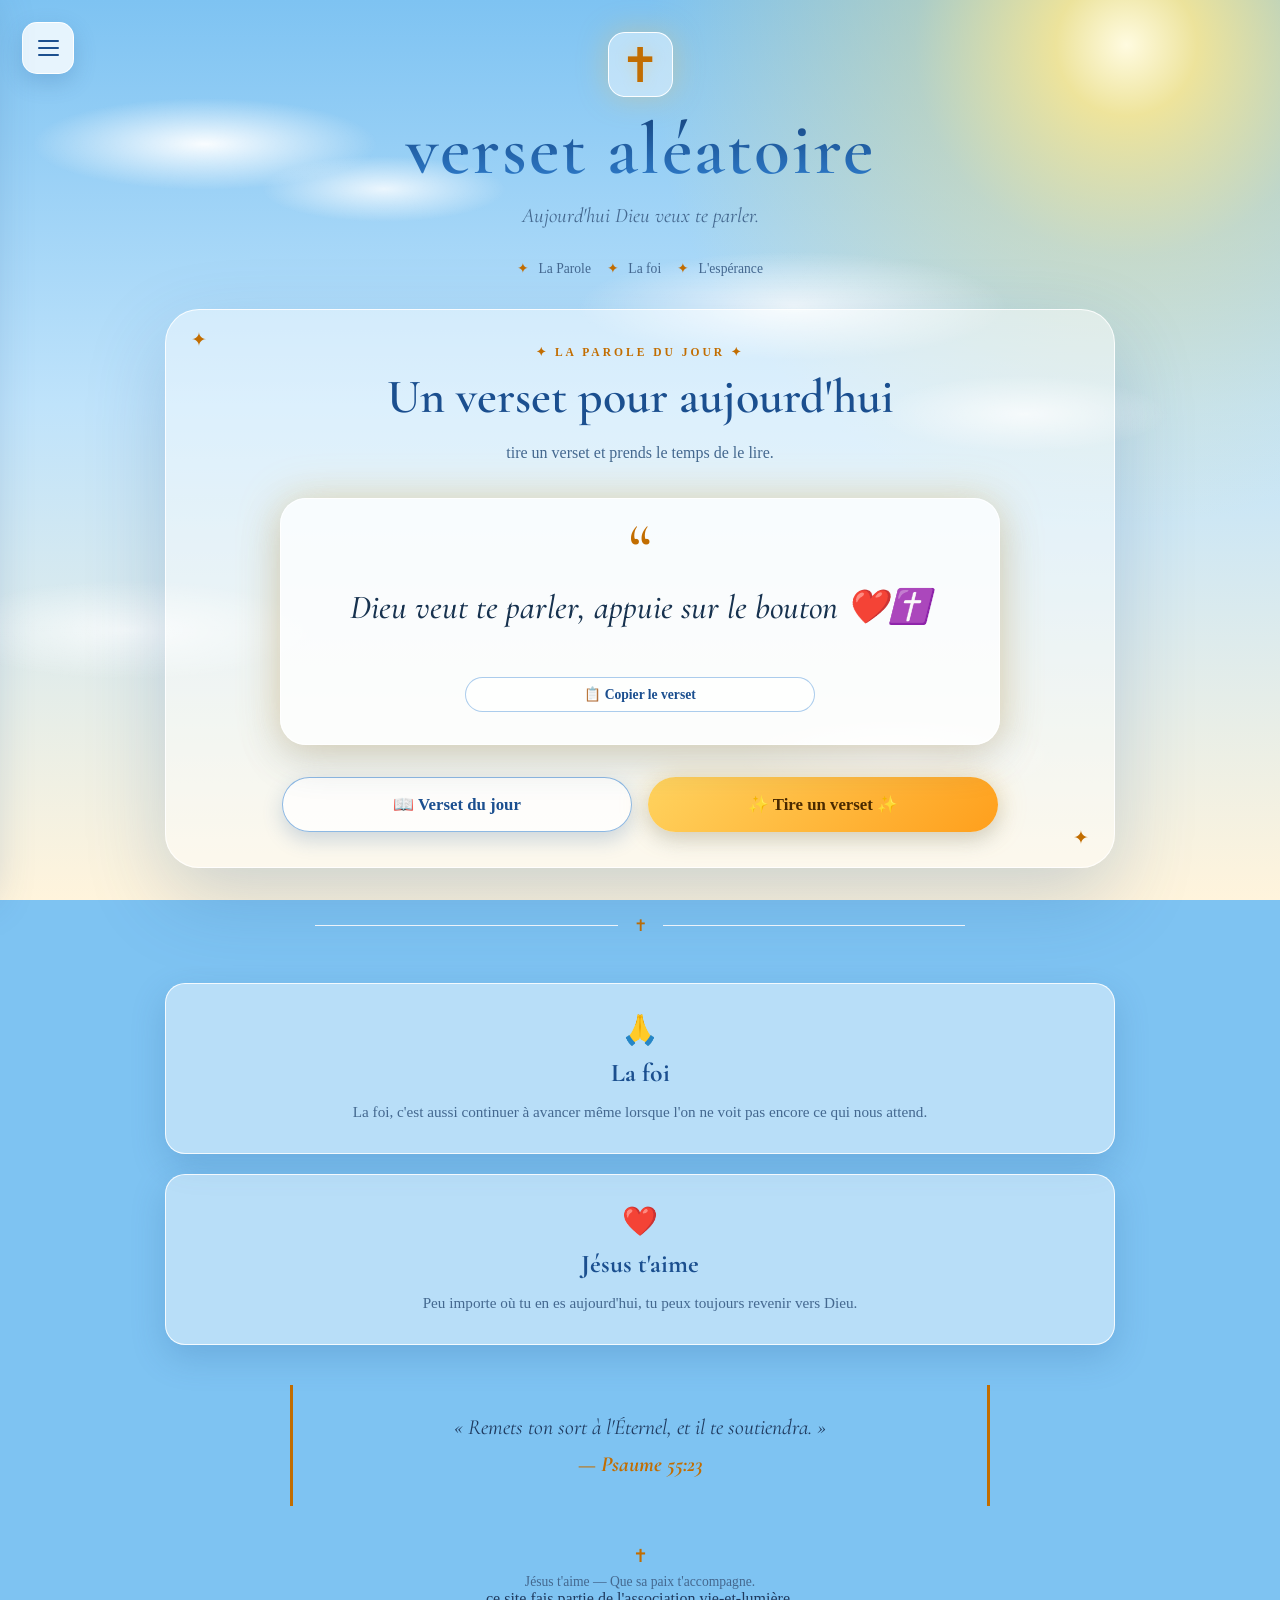
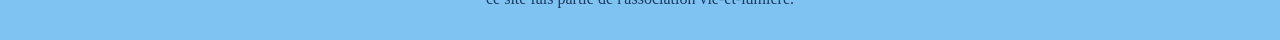
==== commit c5a7784d: "Update index.html" ====
--- a/index.html
+++ b/index.html
@@ -470,9 +470,112 @@
 
   #image-canvas {
     max-width: 100%;
-    max-height: 68vh;
+    max-height: 56vh;
     border-radius: 14px;
     box-shadow: 0 18px 50px rgba(0,0,0,0.5);
+  }
+
+
+  #image-astuce-img {
+    max-width: 100%;
+    max-height: 56vh;
+    border-radius: 14px;
+    box-shadow: 0 18px 50px rgba(0,0,0,0.5);
+  }
+
+  #image-astuce {
+    margin: 0;
+    max-width: 320px;
+    text-align: center;
+    color: #fff;
+    font-size: 0.9rem;
+    line-height: 1.5;
+  }
+
+  .image-reglages {
+    display: flex;
+    flex-direction: column;
+    align-items: center;
+    gap: 0.8rem;
+  }
+
+  .pastilles {
+    display: flex;
+    gap: 0.9rem;
+  }
+
+  .pastille {
+    min-width: 0;
+    width: 32px;
+    max-width: none;
+    height: 32px;
+    padding: 0;
+    border-radius: 50%;
+    border: 2px solid rgba(255,255,255,0.55);
+    box-shadow: none;
+    cursor: pointer;
+    transition: transform 0.15s ease;
+  }
+
+  .pastille:hover { transform: scale(1.1); box-shadow: none; }
+
+  .pastille.actif {
+    border-color: #fff;
+    transform: scale(1.12);
+    box-shadow: 0 0 0 3px #d4a63a;
+  }
+
+  .reglages-texte {
+    display: flex;
+    align-items: center;
+    flex-wrap: wrap;
+    justify-content: center;
+    gap: 0.7rem;
+    color: #fff;
+    font-size: 0.85rem;
+  }
+
+  .pastille-texte {
+    min-width: 0;
+    width: 34px;
+    max-width: none;
+    height: 34px;
+    padding: 0;
+    border-radius: 50%;
+    border: 2px solid rgba(255,255,255,0.55);
+    box-shadow: none;
+    font-family: Georgia, serif;
+    font-size: 1rem;
+    font-weight: bold;
+    cursor: pointer;
+  }
+
+  .pastille-texte:hover { box-shadow: none; }
+  .pastille-texte.blanc { background: #fff; color: #111; }
+  .pastille-texte.noir  { background: #111; color: #fff; }
+
+  .pastille-texte.actif {
+    border-color: #fff;
+    box-shadow: 0 0 0 3px #d4a63a;
+  }
+
+  .surlignage {
+    display: inline-flex;
+    align-items: center;
+    gap: 0.5rem;
+    margin-left: 0.4rem;
+  }
+
+  .surlignage[hidden] { display: none; }
+
+  .surlignage input[type="color"] {
+    width: 40px;
+    height: 34px;
+    padding: 0;
+    border: 2px solid #fff;
+    border-radius: 8px;
+    background: none;
+    cursor: pointer;
   }
 
   .image-actions {
@@ -751,6 +854,11 @@
     }
   }
 </style>
+
+
+
+<link rel="stylesheet" href="themes.css">
+<script src="theme.js"></script>
 </head>
 
 <body>
@@ -836,6 +944,14 @@
         </span>
       </a>
 
+      <a href="theme.html">
+        <span class="menu-icon">🎨</span>
+        <span>
+          <strong>Thème</strong>
+          <small>Change l'apparence du site : nuit, jour…</small>
+        </span>
+      </a>
+
       <a href="https://www.jesus-stickers.com/stickers-jesus-baches-evangelisation.F/s41531c/DESTOCKAGE-JUSQU-A-60-" target="_blank" rel="noopener noreferrer">
 
   <span class="menu-icon">
@@ -1248,8 +1364,25 @@
 
 <div class="image-overlay" id="image-overlay">
   <canvas id="image-canvas" width="1080" height="1350"></canvas>
+  <img id="image-astuce-img" alt="Verset en image" hidden>
+  <p id="image-astuce" hidden>Appuie longuement sur l'image, puis choisis « Ajouter aux photos ».</p>
+  <div class="image-reglages">
+    <div class="pastilles" id="image-pastilles" role="group" aria-label="Arrière-plan"></div>
+
+    <div class="reglages-texte">
+      <span>Texte</span>
+      <button id="texte-blanc" class="pastille-texte blanc actif" aria-label="Texte blanc">A</button>
+      <button id="texte-noir" class="pastille-texte noir" aria-label="Texte noir">A</button>
+
+      <label class="surlignage" id="surlignage-label" hidden>
+        <span>Surlignage</span>
+        <input type="color" id="surlignage-couleur" value="#1f4aa0" aria-label="Couleur du surlignage">
+      </label>
+    </div>
+  </div>
+
   <div class="image-actions">
-    <button id="image-fond" class="secondaire">🎨 Changer de fond</button>
+    <button id="image-photos" hidden>📷 Enregistrer dans Photos</button>
     <button id="image-telecharger">⬇️ Télécharger</button>
     <button id="image-partager" class="secondaire" hidden>📤 Partager</button>
     <button id="image-fermer" class="secondaire">Fermer</button>
@@ -1267,12 +1400,29 @@
   const ctx      = canvas.getContext("2d");
   const refEl    = document.getElementById("verset-ref");
   const texteEl  = document.getElementById("verset-texte");
-  const btnFond  = document.getElementById("image-fond");
+  const conteneurPastilles = document.getElementById("image-pastilles");
+  const btnTexteBlanc = document.getElementById("texte-blanc");
+  const btnTexteNoir  = document.getElementById("texte-noir");
+  const labelSurlignage = document.getElementById("surlignage-label");
+  const inputSurlignage = document.getElementById("surlignage-couleur");
   const btnDl    = document.getElementById("image-telecharger");
   const btnShare = document.getElementById("image-partager");
+  const btnPhotos = document.getElementById("image-photos");
+  const imgAstuce = document.getElementById("image-astuce-img");
+  const texteAstuce = document.getElementById("image-astuce");
   const btnClose = document.getElementById("image-fermer");
 
+  const FOND_SURLIGNE = 3;
   let fondActuel = 0;
+  let couleurTexte = "#ffffff";
+  let couleurSurlignage = "#1f4aa0";
+
+  const fondsInfo = [
+    { nom: "Nuit de lumière", css: "linear-gradient(160deg,#0c1736,#1a2a5e 55%,#3a3066)" },
+    { nom: "Jour lumineux",   css: "linear-gradient(160deg,#7ec3f2,#bfe3fb 55%,#fff4dc)" },
+    { nom: "Parchemin",       css: "linear-gradient(160deg,#fdfaf3,#f3ecd8 55%,#eaddb8)" },
+    { nom: "Blanc surligné",  css: "linear-gradient(180deg,#fff 0 28%,#1f4aa0 28% 64%,#fff 64%)" }
+  ];
 
   /* Le bouton n'apparaît qu'une fois un verset affiché */
   function majBouton() {
@@ -1341,73 +1491,44 @@
 
   const fonds = [
 
-    function lever() {
-      degrade([[0, "#1f2a56"], [0.35, "#6b5a92"], [0.6, "#e8956a"], [0.82, "#f6c76a"], [1, "#fde9a8"]]);
-      lueur(W / 2, H * 0.7, 700, "rgba(255,240,180,0.95)");
-      ctx.save();
-      ctx.translate(W / 2, H * 0.7);
-      for (let i = 0; i < 18; i++) {
-        ctx.rotate((Math.PI * 2) / 18);
-        ctx.fillStyle = "rgba(255,240,190,0.07)";
+    /* 0 : Nuit de lumière */
+    function nuit() {
+      degrade([[0, "#0c1736"], [0.55, "#1a2a5e"], [1, "#3a3066"]]);
+      lueur(W / 2, H * 1.02, 850, "rgba(255,184,102,0.45)");
+      const r = rng(5);
+      for (let i = 0; i < 230; i++) {
+        const x = r() * W, y = r() * H * 0.85, t = r();
+        ctx.fillStyle = (t > 0.8 ? "rgba(255,234,181," : "rgba(255,255,255,") + (0.35 + t * 0.65) + ")";
         ctx.beginPath();
-        ctx.moveTo(0, 0);
-        ctx.lineTo(-45, -1500);
-        ctx.lineTo(45, -1500);
-        ctx.closePath();
+        ctx.arc(x, y, 0.8 + t * 2.3, 0, Math.PI * 2);
         ctx.fill();
       }
-      ctx.restore();
-      crete("rgba(140,80,70,0.55)", H * 0.78, 50, 11);
-      crete("rgba(90,50,60,0.8)", H * 0.86, 40, 22);
-      crete("#3b2a3a", H * 0.94, 30, 33);
     },
 
-    function nuit() {
-      degrade([[0, "#070d24"], [0.5, "#1c2f5e"], [1, "#44366b"]]);
-      const r = rng(5);
-      for (let i = 0; i < 220; i++) {
-        const x = r() * W, y = r() * H * 0.8, t = r();
-        ctx.fillStyle = "rgba(255,255,240," + (0.3 + t * 0.7) + ")";
-        ctx.beginPath();
-        ctx.arc(x, y, 0.8 + t * 2.2, 0, Math.PI * 2);
-        ctx.fill();
-      }
-      lueur(W * 0.78, H * 0.16, 260, "rgba(255,245,210,0.55)");
-      ctx.fillStyle = "#fff6dc";
+    /* 1 : Jour lumineux */
+    function jour() {
+      degrade([[0, "#7ec3f2"], [0.45, "#bfe3fb"], [1, "#fff4dc"]]);
+      lueur(W * 0.86, H * 0.07, 560, "rgba(255,236,150,0.95)");
+      ctx.fillStyle = "#fffbe0";
       ctx.beginPath();
-      ctx.arc(W * 0.78, H * 0.16, 52, 0, Math.PI * 2);
+      ctx.arc(W * 0.86, H * 0.07, 62, 0, Math.PI * 2);
       ctx.fill();
-      crete("rgba(20,24,56,0.85)", H * 0.84, 45, 44);
-      crete("#0a0e22", H * 0.93, 30, 55);
+      nuages(rng(8), 7, 0.5);
     },
 
-    function montagnes() {
-      degrade([[0, "#4a86b5"], [0.55, "#bcdceb"], [1, "#f4e9d0"]]);
-      lueur(W * 0.3, H * 0.3, 600, "rgba(255,255,255,0.55)");
-      nuages(rng(8), 5, 0.28);
-      crete("rgba(120,150,185,0.6)", H * 0.62, 90, 66);
-      crete("rgba(80,115,150,0.8)", H * 0.72, 70, 77);
-      crete("rgba(45,80,100,0.95)", H * 0.82, 55, 88);
-      degrade_lac();
-    },
-
-    function ciel() {
-      degrade([[0, "#5d8fcf"], [0.5, "#e0a97f"], [1, "#f7d9a6"]]);
-      nuages(rng(3), 9, 0.4);
-      lueur(W * 0.5, H * 0.85, 800, "rgba(255,232,170,0.6)");
+    /* 2 : Parchemin */
+    function parchemin() {
+      degrade([[0, "#fdfaf3"], [0.5, "#f3ecd8"], [1, "#eaddb8"]]);
+      lueur(W * 0.2, H * 0.1, 650, "rgba(255,255,255,0.6)");
+      lueur(W * 0.85, H * 0.92, 650, "rgba(183,139,62,0.2)");
+      ctx.strokeStyle = "rgba(184,134,11,0.5)";
+      ctx.lineWidth = 3;
+      ctx.strokeRect(40, 40, W - 80, H - 80);
+      ctx.lineWidth = 1;
+      ctx.strokeRect(56, 56, W - 112, H - 112);
     }
 
   ];
-
-  function degrade_lac() {
-    const g = ctx.createLinearGradient(0, H * 0.9, 0, H);
-    g.addColorStop(0, "rgba(120,170,200,0.9)");
-    g.addColorStop(1, "rgba(60,110,140,1)");
-    ctx.fillStyle = g;
-    ctx.fillRect(0, H * 0.9, W, H * 0.1);
-  }
-
-  /* ----- Texte ----- */
 
   function decouper(texte, largeur) {
     const mots = texte.split(/\s+/);
@@ -1426,15 +1547,103 @@
     return lignes;
   }
 
-  function dessiner() {
+  function luminance(hex) {
+    const n = parseInt(hex.slice(1), 16);
+    const r = (n >> 16) & 255, g = (n >> 8) & 255, b = n & 255;
+    return (0.299 * r + 0.587 * g + 0.114 * b) / 255;
+  }
+
+  /* Fond blanc, texte surligné ligne par ligne */
+  function dessinerSurligne(texte, ref) {
+    ctx.fillStyle = "#ffffff";
+    ctx.fillRect(0, 0, W, H);
+
+    const marge = 90, pad = 14;
+    const largeur = W - marge * 2 - pad * 2;
+    const police = t => t + "px Garamond, 'EB Garamond', 'Cormorant Garamond', Georgia, 'Times New Roman', serif";
+
+    let t = 84, lignes, pas;
+    while (true) {
+      ctx.font = police(t);
+      lignes = decouper(texte, largeur);
+      pas = t * 1.75;
+      if (lignes.length * pas <= H * 0.6 || t <= 30) break;
+      t -= 2;
+    }
+
+    const hauteurRect = t * 1.3;
+    const total = (lignes.length - 1) * pas + hauteurRect + 95;
+    const y0 = (H - total) / 2;
+
+    ctx.textAlign = "left";
+    ctx.textBaseline = "alphabetic";
+
+    lignes.forEach((l, i) => {
+      const y = y0 + i * pas;
+      ctx.font = police(t);
+      const w = ctx.measureText(l).width;
+
+      ctx.shadowColor = "transparent";
+      ctx.shadowOffsetX = 0;
+      ctx.shadowOffsetY = 0;
+      ctx.fillStyle = couleurSurlignage;
+      ctx.fillRect(marge, y, w + pad * 2, hauteurRect);
+
+      if (couleurTexte === "#ffffff") {
+        ctx.shadowColor = "rgba(0,0,0,0.7)";
+        ctx.shadowOffsetX = 2;
+        ctx.shadowOffsetY = 2;
+      }
+      ctx.fillStyle = couleurTexte;
+      ctx.fillText(l, marge + pad, y + hauteurRect / 2 + t * 0.28);
+    });
+
+    ctx.shadowColor = "transparent";
+    ctx.shadowOffsetX = 0;
+    ctx.shadowOffsetY = 0;
+
+    /* référence, dans la couleur du surlignage (grisée si elle est trop claire) */
+    const couleurRef = luminance(couleurSurlignage) > 0.78 ? "#555555" : couleurSurlignage;
+    const yRef = y0 + (lignes.length - 1) * pas + hauteurRect + 90;
+    ctx.fillStyle = couleurRef;
+    ctx.font = "bold 58px 'Arial Narrow', 'Roboto Condensed', 'Helvetica Neue', Arial, sans-serif";
+    ctx.fillText(ref, marge + 4, yRef);
+
+    /* signature discrète */
+    ctx.textAlign = "center";
+    ctx.globalAlpha = 0.8;
+    ctx.font = "italic 40px Georgia, serif";
+    ctx.fillText("J\u00E9sus t\u2019aime", W / 2, H - 70);
+    ctx.globalAlpha = 1;
+  }
+
+  function dessinerCanvas() {
     ctx.clearRect(0, 0, W, H);
+    ctx.shadowColor = "transparent";
+    ctx.shadowBlur = 0;
+    ctx.shadowOffsetX = 0;
+    ctx.shadowOffsetY = 0;
+
+    if (fondActuel === FOND_SURLIGNE) {
+      dessinerSurligne(texteEl.textContent.trim(), refEl.textContent.trim());
+      return;
+    }
+
+    const texteSombre = couleurTexte !== "#ffffff";
+    const or = texteSombre ? "rgba(138,98,8,0.95)" : "rgba(240,200,110,0.95)";
+
     fonds[fondActuel]();
 
     /* voile sombre pour que le texte reste lisible */
     const v = ctx.createLinearGradient(0, 0, 0, H);
-    v.addColorStop(0, "rgba(0,0,0,0.30)");
-    v.addColorStop(0.5, "rgba(0,0,0,0.38)");
-    v.addColorStop(1, "rgba(0,0,0,0.30)");
+    const fondClair = fondActuel === 1 || fondActuel === 2;
+    const base = texteSombre ? "255,255,255" : "0,0,0";
+    const a = texteSombre
+      ? (fondClair ? [0.12, 0.18, 0.12] : [0.42, 0.5, 0.42])
+      : (fondClair ? [0.42, 0.5, 0.42] : [0.30, 0.38, 0.30]);
+    v.addColorStop(0, "rgba(" + base + "," + a[0] + ")");
+    v.addColorStop(0.5, "rgba(" + base + "," + a[1] + ")");
+    v.addColorStop(1, "rgba(" + base + "," + a[2] + ")");
     ctx.fillStyle = v;
     ctx.fillRect(0, 0, W, H);
 
@@ -1457,18 +1666,18 @@
 
     ctx.textAlign = "center";
     ctx.textBaseline = "alphabetic";
-    ctx.shadowColor = "rgba(0,0,0,0.55)";
+    ctx.shadowColor = texteSombre ? "rgba(255,255,255,0.6)" : "rgba(0,0,0,0.55)";
     ctx.shadowBlur = 18;
     ctx.shadowOffsetY = 3;
 
     /* croix dorée */
-    ctx.fillStyle = "rgba(240,200,110,0.95)";
+    ctx.fillStyle = or;
     const cx = W / 2, hautCroix = debut - 175;
     ctx.fillRect(cx - 9, hautCroix, 18, 125);
     ctx.fillRect(cx - 38, hautCroix + 34, 76, 18);
 
     /* verset */
-    ctx.fillStyle = "#ffffff";
+    ctx.fillStyle = couleurTexte;
     ctx.font = "italic " + (taille + 2) + "px Georgia, 'Times New Roman', serif";
     lignes.forEach((l, i) => {
       ctx.fillText(l, W / 2, debut + interligne * (i + 0.8));
@@ -1477,7 +1686,7 @@
     /* filet + référence */
     const yRef = debut + hauteurTexte + 60;
     ctx.shadowBlur = 8;
-    ctx.fillStyle = "rgba(240,200,110,0.9)";
+    ctx.fillStyle = or;
     ctx.fillRect(W / 2 - 60, yRef - 34, 120, 3);
     ctx.font = "bold 48px Georgia, serif";
     ctx.fillText(ref, W / 2, yRef + 30);
@@ -1485,7 +1694,7 @@
     /* signature discrète */
     ctx.shadowBlur = 0;
     ctx.shadowOffsetY = 0;
-    ctx.fillStyle = "rgba(255,255,255,0.7)";
+    ctx.fillStyle = texteSombre ? "rgba(0,0,0,0.65)" : "rgba(255,255,255,0.7)";
     ctx.font = "italic 40px Georgia, serif";
     ctx.fillText("J\u00E9sus t\u2019aime", W / 2, H - 70);
   }
@@ -1507,16 +1716,76 @@
   overlay.addEventListener("click", e => { if (e.target === overlay) fermer(); });
   document.addEventListener("keydown", e => { if (e.key === "Escape") fermer(); });
 
-  btnFond.addEventListener("click", () => {
-    fondActuel = (fondActuel + 1) % fonds.length;
+  /* pastilles rondes : une par arrière-plan */
+  const pastilles = fondsInfo.map((f, i) => {
+    const b = document.createElement("button");
+    b.className = "pastille";
+    b.style.background = f.css;
+    b.title = f.nom;
+    b.setAttribute("aria-label", f.nom);
+    b.addEventListener("click", () => {
+      fondActuel = i;
+      if (i !== FOND_SURLIGNE) couleurTexte = (i === 0) ? "#ffffff" : "#111111";
+      majReglages();
+      dessiner();
+    });
+    conteneurPastilles.appendChild(b);
+    return b;
+  });
+
+  function majReglages() {
+    pastilles.forEach((b, i) => b.classList.toggle("actif", i === fondActuel));
+    btnTexteBlanc.classList.toggle("actif", couleurTexte === "#ffffff");
+    btnTexteNoir.classList.toggle("actif", couleurTexte !== "#ffffff");
+    labelSurlignage.hidden = fondActuel !== FOND_SURLIGNE;
+  }
+
+  btnTexteBlanc.addEventListener("click", () => {
+    couleurTexte = "#ffffff";
+    majReglages();
     dessiner();
   });
+
+  btnTexteNoir.addEventListener("click", () => {
+    couleurTexte = "#111111";
+    majReglages();
+    dessiner();
+  });
+
+  inputSurlignage.addEventListener("input", () => {
+    couleurSurlignage = inputSurlignage.value;
+    dessiner();
+  });
+
+  majReglages();
 
   function nomFichier() {
     return "verset-" + refEl.textContent.trim()
       .toLowerCase()
       .normalize("NFD").replace(/[\u0300-\u036f]/g, "")
       .replace(/[^a-z0-9]+/g, "-").replace(/^-|-$/g, "") + ".png";
+  }
+
+  /* iPhone / iPad ? (le téléchargement y finit dans « Fichiers », pas dans Photos) */
+  const estIOS = /iPad|iPhone|iPod/.test(navigator.userAgent || "") ||
+    (navigator.platform === "MacIntel" && navigator.maxTouchPoints > 1);
+
+  /* le fichier PNG est préparé à l'avance : le partage doit partir directement du clic */
+  let fichierPret = null, minuteur = null, version = 0;
+
+  function dessiner() {
+    dessinerCanvas();
+    fichierPret = null;
+    imgAstuce.hidden = true;
+    texteAstuce.hidden = true;
+    canvas.style.display = "";
+    const v = ++version;
+    clearTimeout(minuteur);
+    minuteur = setTimeout(() => {
+      canvas.toBlob(blob => {
+        if (blob && v === version) fichierPret = new File([blob], nomFichier(), { type: "image/png" });
+      }, "image/png");
+    }, 150);
   }
 
   btnDl.addEventListener("click", () => {
@@ -1532,17 +1801,41 @@
     }, "image/png");
   });
 
-  /* Partager (si le téléphone le permet : WhatsApp, Instagram...) */
-  if (navigator.share && navigator.canShare) {
+  /* Ouvre la feuille de partage du téléphone (Enregistrer l'image, WhatsApp...) */
+  async function partager(avecTitre) {
+    let fichier = fichierPret;
+    if (!fichier) {
+      const blob = await new Promise(r => canvas.toBlob(r, "image/png"));
+      fichier = new File([blob], nomFichier(), { type: "image/png" });
+    }
+    if (navigator.share && navigator.canShare && navigator.canShare({ files: [fichier] })) {
+      try {
+        await navigator.share(avecTitre ? { files: [fichier], title: refEl.textContent.trim() } : { files: [fichier] });
+        return true;
+      } catch (e) {
+        if (e && e.name === "AbortError") return true;
+      }
+    }
+    return false;
+  }
+
+  /* Solution de secours : l'image s'affiche, on l'enregistre par appui long */
+  function afficherAstuce() {
+    imgAstuce.src = canvas.toDataURL("image/png");
+    imgAstuce.hidden = false;
+    texteAstuce.hidden = false;
+    canvas.style.display = "none";
+  }
+
+  if (estIOS) {
+    btnDl.hidden = true;
+    btnPhotos.hidden = false;
+    btnPhotos.addEventListener("click", async () => {
+      if (!(await partager(false))) afficherAstuce();
+    });
+  } else if (navigator.share && navigator.canShare) {
     btnShare.hidden = false;
-    btnShare.addEventListener("click", () => {
-      canvas.toBlob(blob => {
-        const fichier = new File([blob], nomFichier(), { type: "image/png" });
-        if (navigator.canShare({ files: [fichier] })) {
-          navigator.share({ files: [fichier], title: refEl.textContent.trim() }).catch(() => {});
-        }
-      }, "image/png");
-    });
+    btnShare.addEventListener("click", () => partager(true));
   }
 
 })();
--- a/themes.css
+++ b/themes.css
@@ -0,0 +1,155 @@
+@import url('https://fonts.googleapis.com/css2?family=Cormorant+Garamond:ital,wght@0,500;0,600;1,500&display=swap');
+
+/* =====================================================
+   THÈMES DU SITE  (le thème « classique » = aucun style ici)
+   Le thème est choisi sur la page theme.html (theme.js)
+   ===================================================== */
+
+html[data-theme="nuit"] {
+  --fond: radial-gradient(ellipse 80% 45% at 50% 105%, rgba(255,184,102,0.40), transparent 70%), linear-gradient(180deg,#0c1736 0%,#1a2a5e 55%,#3a3066 100%);
+  --base: #0c1736; --texte: #f3ead8; --doux: #d3c8ad; --accent: #f2c66d;
+  --titre1: #fff6d9; --titre2: #e8b85a; --titre-doux: #fff0cf; --verset: #ffffff;
+  --verre: rgba(255,255,255,0.06); --verre-bord: rgba(255,255,255,0.14);
+  --carte: rgba(8,14,38,0.5); --carte-bord: rgba(242,198,109,0.4);
+  --ombre: rgba(0,0,0,0.35); --lueur: rgba(242,198,109,0.28); --fav: #ffc2c2;
+  --btn1: linear-gradient(135deg,#fbdc8b,#e0a432); --btn1-texte: #2a1c05;
+  --btn2: rgba(255,255,255,0.07); --btn2-texte: #f6e3b4; --btn2-bord: rgba(242,198,109,0.5);
+  --petit: rgba(255,255,255,0.08); --petit-texte: #f1e3c0; --petit-bord: rgba(242,198,109,0.38); --petit-hover: rgba(242,198,109,0.2);
+  --menu-fond: rgba(14,24,56,0.98); --menu-texte: #e9dfc6; --menu-titre: #f6e3b4; --menu-doux: #aaa28c;
+  --menu-icone: rgba(242,198,109,0.15); --menu-hover: rgba(242,198,109,0.13);
+  --overlay: rgba(5,9,24,0.55); --burger: rgba(255,255,255,0.1);
+}
+
+html[data-theme="jour"] {
+  --fond: radial-gradient(circle at 88% 5%, #fffbe0 0, rgba(255,232,140,0.85) 5%, rgba(255,222,120,0.35) 15%, transparent 34%), linear-gradient(180deg,#7ec3f2 0%,#bfe3fb 45%,#fff4dc 100%);
+  --base: #7ec3f2; --texte: #1f3a5f; --doux: #44688f; --accent: #c26d00;
+  --titre1: #17457f; --titre2: #2f7fd0; --titre-doux: #1b4f8f; --verset: #17324f;
+  --verre: rgba(255,255,255,0.45); --verre-bord: rgba(255,255,255,0.85);
+  --carte: rgba(255,255,255,0.74); --carte-bord: rgba(255,255,255,0.95);
+  --ombre: rgba(40,90,150,0.22); --lueur: rgba(255,190,70,0.35); --fav: #c62828;
+  --btn1: linear-gradient(135deg,#ffd35f,#ff9f1c); --btn1-texte: #4a2a00;
+  --btn2: rgba(255,255,255,0.75); --btn2-texte: #1b4f8f; --btn2-bord: rgba(47,127,208,0.55);
+  --petit: rgba(255,255,255,0.7); --petit-texte: #1b4f8f; --petit-bord: rgba(47,127,208,0.4); --petit-hover: #ffffff;
+  --menu-fond: rgba(255,255,255,0.97); --menu-texte: #1f3a5f; --menu-titre: #1b4f8f; --menu-doux: #5a7a9c;
+  --menu-icone: rgba(47,127,208,0.12); --menu-hover: rgba(47,127,208,0.1);
+  --overlay: rgba(30,60,100,0.3); --burger: rgba(255,255,255,0.8);
+}
+
+/* ----- décors : étoiles (nuit) / nuages (jour) ----- */
+html[data-theme="nuit"] body::before, html[data-theme="jour"] body::before {
+  content: ""; position: fixed; inset: 0; z-index: 0; pointer-events: none;
+}
+
+html[data-theme="nuit"] body::before {
+  background-image:
+    radial-gradient(circle 2px at 12% 18%, #fff 0, transparent 100%),
+    radial-gradient(circle 1.5px at 28% 62%, #fff 0, transparent 100%),
+    radial-gradient(circle 2.4px at 44% 12%, #ffeab5 0, transparent 100%),
+    radial-gradient(circle 1.5px at 63% 35%, #fff 0, transparent 100%),
+    radial-gradient(circle 2px at 78% 20%, #fff 0, transparent 100%),
+    radial-gradient(circle 1.5px at 90% 55%, #ffeab5 0, transparent 100%),
+    radial-gradient(circle 1.8px at 8% 80%, #fff 0, transparent 100%),
+    radial-gradient(circle 1.5px at 52% 78%, #fff 0, transparent 100%),
+    radial-gradient(circle 2px at 85% 88%, #fff 0, transparent 100%);
+  animation: scintille 5s ease-in-out infinite alternate;
+}
+
+html[data-theme="jour"] body::before {
+  background-image:
+    radial-gradient(ellipse 240px 64px at 16% 16%, rgba(255,255,255,0.95), transparent 72%),
+    radial-gradient(ellipse 170px 46px at 30% 21%, rgba(255,255,255,0.8), transparent 72%),
+    radial-gradient(ellipse 300px 76px at 62% 34%, rgba(255,255,255,0.85), transparent 72%),
+    radial-gradient(ellipse 200px 54px at 80% 46%, rgba(255,255,255,0.7), transparent 72%),
+    radial-gradient(ellipse 260px 70px at 10% 70%, rgba(255,255,255,0.75), transparent 72%),
+    radial-gradient(ellipse 220px 60px at 70% 84%, rgba(255,255,255,0.8), transparent 72%);
+  animation: derive 40s ease-in-out infinite alternate;
+}
+
+@keyframes scintille { from { opacity: 0.45; } to { opacity: 1; } }
+@keyframes derive { from { transform: translateX(-30px); } to { transform: translateX(30px); } }
+@keyframes apparition { from { opacity: 0; transform: translateY(14px); } to { opacity: 1; transform: none; } }
+
+@media (prefers-reduced-motion: reduce) {
+  html[data-themed] body::before, html[data-themed] .site { animation: none; }
+}
+
+/* ----- base ----- */
+html[data-themed] { background: var(--base); }
+html[data-themed] body { background: var(--fond); background-attachment: fixed; color: var(--texte); }
+html[data-themed] .site { position: relative; z-index: 1; animation: apparition 0.8s ease both; }
+
+html[data-themed] h1 {
+  font-family: 'Cormorant Garamond', Georgia, serif; font-weight: 600;
+  font-size: clamp(2.8rem, 8vw, 4.6rem); letter-spacing: 2px;
+  background: linear-gradient(180deg, var(--titre1), var(--titre2));
+  -webkit-background-clip: text; background-clip: text; color: transparent; text-shadow: none;
+}
+html[data-themed] .sous-titre { font-family: 'Cormorant Garamond', Georgia, serif; font-size: 1.3rem; color: var(--doux); }
+html[data-themed] .croix { background: var(--verre); border: 1px solid var(--carte-bord); color: var(--accent); box-shadow: 0 0 30px var(--lueur); text-shadow: 0 0 14px var(--lueur); }
+html[data-themed] header::after { background: var(--accent); }
+html[data-themed] .navigation { color: var(--doux); }
+html[data-themed] .navigation span::before { color: var(--accent); }
+
+/* ----- accueil ----- */
+html[data-themed] .hero { background: var(--verre); border: 1px solid var(--verre-bord); border-radius: 34px; box-shadow: 0 30px 80px var(--ombre); backdrop-filter: blur(14px); -webkit-backdrop-filter: blur(14px); }
+html[data-themed] .hero::before, html[data-themed] .hero::after { color: var(--accent); }
+html[data-themed] .sur-titre { color: var(--accent); }
+html[data-themed] .hero h2 { font-family: 'Cormorant Garamond', Georgia, serif; font-weight: 600; font-size: clamp(2rem, 6vw, 3rem); color: var(--titre-doux); }
+html[data-themed] .hero-intro { color: var(--doux); }
+html[data-themed] .carte-verset { background: var(--carte); border: 1px solid var(--carte-bord); border-radius: 26px; box-shadow: 0 0 40px var(--lueur), 0 14px 40px var(--ombre); }
+html[data-themed] .guillemet { color: var(--accent); font-family: 'Cormorant Garamond', Georgia, serif; font-size: 4.5rem; }
+html[data-themed] #verset-texte { font-family: 'Cormorant Garamond', Georgia, serif; font-style: italic; font-weight: 500; font-size: clamp(1.5rem, 4.4vw, 2.1rem); line-height: 1.5; color: var(--verset); }
+html[data-themed] #verset-ref { color: var(--accent); letter-spacing: 2px; text-transform: uppercase; font-size: 0.9rem; }
+
+html[data-themed] .bouton-copier, html[data-themed] .bouton-image, html[data-themed] .actions-verset button,
+html[data-themed] .actions-favori button, html[data-themed] .bouton-lire {
+  background: var(--petit); color: var(--petit-texte); border: 1px solid var(--petit-bord); box-shadow: none;
+}
+html[data-themed] .bouton-copier:hover, html[data-themed] .bouton-image:hover, html[data-themed] .actions-verset button:hover,
+html[data-themed] .actions-favori button:hover, html[data-themed] .bouton-lire:hover { background: var(--petit-hover); box-shadow: none; }
+html[data-themed] .actions-verset .bouton-favori.actif, html[data-themed] .actions-favori .retirer {
+  background: rgba(255,120,120,0.18); border-color: rgba(255,120,120,0.55); color: var(--fav);
+}
+
+html[data-themed] .boutons button { font-size: 1.05rem; }
+html[data-themed] .boutons #tirer-verset, html[data-themed] .lien-accueil { background: var(--btn1); color: var(--btn1-texte); box-shadow: 0 0 28px var(--lueur), 0 8px 20px var(--ombre); }
+html[data-themed] .boutons #verset-jour { background: var(--btn2); color: var(--btn2-texte); border: 1px solid var(--btn2-bord); box-shadow: 0 8px 20px var(--ombre); }
+html[data-themed] .boutons button:hover { box-shadow: 0 0 36px var(--lueur), 0 12px 26px var(--ombre); }
+
+html[data-themed] .separateur { color: var(--accent); }
+html[data-themed] .separateur::before, html[data-themed] .separateur::after { background: var(--carte-bord); }
+html[data-themed] .bloc { background: var(--verre); border: 1px solid var(--verre-bord); box-shadow: 0 12px 34px var(--ombre); }
+html[data-themed] .bloc h3 { font-family: 'Cormorant Garamond', Georgia, serif; font-size: 1.6rem; color: var(--titre-doux); }
+html[data-themed] .bloc p, html[data-themed] .vide { color: var(--doux); }
+html[data-themed] .citation { font-family: 'Cormorant Garamond', Georgia, serif; font-size: 1.35rem; color: var(--texte); border-color: var(--accent); }
+html[data-themed] .citation strong { color: var(--accent); }
+html[data-themed] footer { color: var(--doux); }
+html[data-themed] footer .mini-croix { color: var(--accent); }
+
+/* ----- favoris ----- */
+html[data-themed] .liste-favoris .carte-verset p { font-family: 'Cormorant Garamond', Georgia, serif; font-size: clamp(1.3rem, 3.8vw, 1.7rem); color: var(--verset); }
+html[data-themed] .liste-favoris .carte-verset p.ref { font-family: Georgia, serif; font-size: 0.95rem; color: var(--accent); }
+
+/* ----- un jour, une histoire ----- */
+html[data-themed] .histoire { background: var(--carte); border: 1px solid var(--carte-bord); box-shadow: 0 30px 70px var(--ombre); backdrop-filter: blur(14px); -webkit-backdrop-filter: blur(14px); }
+html[data-themed] .histoire::before { background: linear-gradient(90deg, transparent, var(--accent), transparent); }
+html[data-themed] .histoire::after { color: var(--accent); }
+html[data-themed] .histoire h2 { font-family: 'Cormorant Garamond', Georgia, serif; font-weight: 600; font-size: clamp(1.9rem, 5vw, 2.6rem); color: var(--titre-doux); }
+html[data-themed] .histoire h2::after { background: var(--accent); }
+html[data-themed] #texte-histoire, html[data-themed] #texte-biblique { color: var(--texte); }
+html[data-themed] #texte-biblique { border-top-color: var(--carte-bord); }
+html[data-themed] .encouragement { background: var(--verre); border-left-color: var(--accent); border-right-color: var(--accent); color: var(--titre-doux); }
+html[data-themed] .reference { color: var(--accent); }
+
+/* ----- menu hamburger ----- */
+html[data-themed] .menu-btn { background: var(--burger); border: 1px solid var(--carte-bord); box-shadow: 0 8px 22px var(--ombre); }
+html[data-themed] .menu-btn span { background: var(--menu-titre); }
+html[data-themed] .menu-overlay { background: var(--overlay); }
+html[data-themed] .menu { background: var(--menu-fond); border-right: 1px solid var(--carte-bord); box-shadow: 8px 0 40px var(--ombre); }
+html[data-themed] .menu-header { color: var(--menu-titre); border-bottom: 1px solid var(--carte-bord); }
+html[data-themed] .menu-close { color: var(--menu-titre); }
+html[data-themed] .menu-close:hover, html[data-themed] .menu-content a:hover { background: var(--menu-hover); }
+html[data-themed] .menu-content a { color: var(--menu-texte); }
+html[data-themed] .menu-icon { background: var(--menu-icone); }
+html[data-themed] .menu-content strong { color: var(--menu-titre); }
+html[data-themed] .menu-content small { color: var(--menu-doux); }
